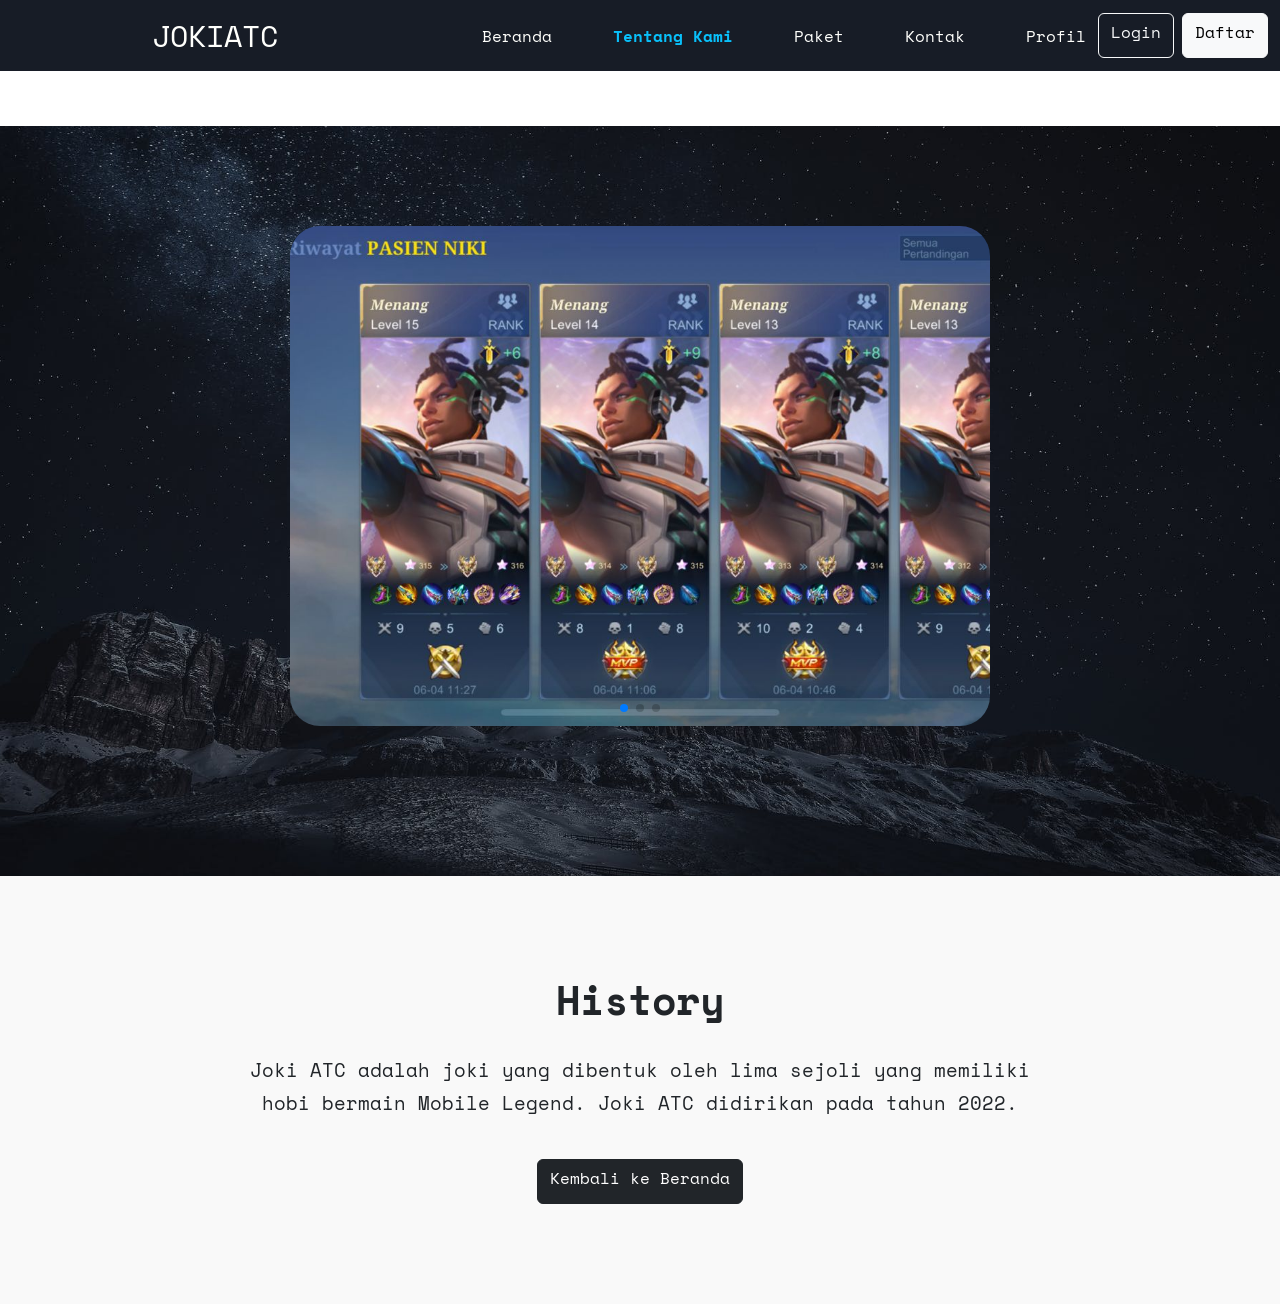
==== about.html @ 7539f798 "first commit" ====
<!DOCTYPE html>
<html lang="en">


<head>
    <!-- Required meta tags -->
    <meta charset="utf-8" />
    <meta name="viewport" content="width=device-width, initial-scale=1" />

    <!-- Favicon -->
    <link rel="icon" type="image/x-icon" href="./assets/img/WhatsApp Image 2021-12-19 at 10.38.48 PM.jpeg">

    <!-- Font -->
    <link href="https://fonts.googleapis.com/css2?family=Roboto+Condensed:wght@300;400;700&family=Space+Mono:wght@400;700&display=swap" rel="stylesheet" />

    <!-- Icon -->
    <link rel="stylesheet" href="https://cdn.jsdelivr.net/npm/bootstrap-icons@1.7.2/font/bootstrap-icons.css" />

    <!-- My CSS -->
    <link rel="stylesheet" href="./main.css" />

    <!-- Link Swiper's CSS -->
    <link rel="stylesheet" href="https://unpkg.com/swiper/swiper-bundle.min.css" />

    <!-- Bootstrap CSS -->
    <link href="https://cdn.jsdelivr.net/npm/bootstrap@5.1.3/dist/css/bootstrap.min.css" rel="stylesheet" integrity="sha384-1BmE4kWBq78iYhFldvKuhfTAU6auU8tT94WrHftjDbrCEXSU1oBoqyl2QvZ6jIW3" crossorigin="anonymous">

    <title>Joki ATC Website</title>

    <style>
        .halaman-atas {
            padding: 100px 20px;
            background-color: #f3f3f3;
            min-height: 400px;
            /* bisa diatur sesuai konten */
        }
        
        .testi {
            position: relative;
            padding: 100px 0;
            overflow: hidden;
            background-color: #fff;
        }
        
        .testi .mouse_move {
            position: absolute;
            top: 0;
            left: 0;
            width: 100%;
            display: flex;
            justify-content: center;
            gap: 20px;
            opacity: 0.08;
            pointer-events: none;
            z-index: 1;
        }
        
        .testi .mouse_move img {
            width: 300px;
            max-width: 100%;
            object-fit: contain;
        }
        
        .carousel-container {
            position: relative;
            max-width: 700px;
            margin: 0 auto;
            z-index: 2;
        }
        
        .swiper-slide img {
            width: 100%;
            height: 200px;
            object-fit: cover;
            border-radius: 30px;
        }
        
        .swiper-button-next,
        .swiper-button-prev {
            color: #000;
            top: 50%;
            transform: translateY(-50%);
        }
        
        .swiper-button-next {
            right: -40px;
        }
        
        .swiper-button-prev {
            left: -40px;
        }
        
        #myBtn {
            display: none;
            position: fixed;
            bottom: 20px;
            right: 30px;
            z-index: 999;
            font-size: 18px;
            border: none;
            outline: none;
            background-color: #555;
            color: white;
            cursor: pointer;
            padding: 15px;
            border-radius: 4px;
        }
        
        #myBtn:hover {
            background-color: #333;
        }
    </style>
</head>

<body>

    <button onclick="topFunction()" id="myBtn" title="Go to top">
      <i class="bi bi-hand-index-fill"></i>
    </button>

    <script>
        var mybutton = document.getElementById("myBtn");

        window.onscroll = function() {
            scrollFunction();
        };

        function scrollFunction() {
            if (
                document.body.scrollTop > 400 ||
                document.documentElement.scrollTop > 400
            ) {
                mybutton.style.display = "block";
            } else {
                mybutton.style.display = "none";
            }
        }

        function topFunction() {
            document.body.scrollTop = 0;
            document.documentElement.scrollTop = 0;
        }
    </script>

   <!-- Navbar -->
    <nav class="navbar navbar-expand-lg fixed-top">
      <div class="container-fluid">
        <a class="navbar-brand" href="#" onclick="topFunction">JokiATC</a>
        <button
          class="navbar-toggler"
          type="button"
          data-bs-toggle="collapse"
          data-bs-target="#navbarSupportedContent"
          aria-controls="navbarSupportedContent"
          aria-expanded="false"
          aria-label="Toggle navigation"
        >
          <span class="navbar-toggler-icon">
            <i class="bi bi-list"></i>
          </span>
        </button>
        <div class="collapse navbar-collapse" id="navbarSupportedContent">
          <ul class="navbar-nav me-auto mb-2 mb-lg-0">
            <li class="nav-item">
              <a class="nav-link" aria-current="page" href="index.html"
                >Beranda</a
              >
            </li>
            <li class="nav-item">
              <a class="nav-link active" aria-current="page" href="about.html">Tentang Kami</a>
            </li>
            <li class="nav-item">
              <a class="nav-link" href="paket.html">Paket</a>
            </li>
            <li class="nav-item">
              <a class="nav-link" href="#contact">Kontak</a>
            </li>
            <li class="nav-item">
              <a class="nav-link " href="profil.html">Profil</a>
            </li>
          </ul>

          <div class="d-flex">
            <a href="login.php" class="btn btn-outline-light me-2">Login</a>
            <a href="daftar.php" class="btn btn-light">Daftar</a>
          </div>
        </div>
      </div>
    </nav>
    <!-- Akhir Navbar -->

    <!-- Section dengan background + carousel -->
    <!-- Section Atas -->

    <section class="testi">
        <div class="carousel-container">
            <div class="swiper mySwiper">
                <div class="swiper-wrapper">
                    <div class="swiper-slide">
                        <img src="./img/carousel/history.jpg" alt="Image 1" />
                    </div>
                    <div class="swiper-slide">
                        <img src="./img/carousel/statistik.jpg" alt="Image 2" />
                    </div>
                    <div class="swiper-slide">
                        <img src="./img/carousel/favorit.jpg" alt="Image 3" />
                    </div>
                </div>
                <div class="swiper-button-next"></div>
                <div class="swiper-button-prev"></div>
                <div class="swiper-pagination"></div>
            </div>
        </div>
    </section>

    <!-- Scripts -->
    <script src="https://cdn.jsdelivr.net/npm/@popperjs/core@2.10.2/dist/umd/popper.min.js" crossorigin="anonymous"></script>
    <script src="https://cdn.jsdelivr.net/npm/bootstrap@5.1.3/dist/js/bootstrap.min.js" crossorigin="anonymous"></script>
    <script src="https://cdnjs.cloudflare.com/ajax/libs/jquery/3.6.0/jquery.min.js" crossorigin="anonymous"></script>
    <script src="https://unpkg.com/swiper/swiper-bundle.min.js"></script>

    <script>
        var swiper = new Swiper(".mySwiper", {
            slidesPerView: 1,
            spaceBetween: 30,
            autoplay: {
                delay: 2800,
                disableOnInteraction: false,
            },
            loop: true,
            pagination: {
                el: ".swiper-pagination",
                clickable: true,
            },
            navigation: {
                nextEl: ".swiper-button-next",
                prevEl: ".swiper-button-prev",
            },
        });
    </script>
</body>


<head>
    <meta charset="UTF-8" />
    <meta name="viewport" content="width=device-width, initial-scale=1.0" />
    <title>Deskripsi Joki ATC</title>

    <!-- Font & Bootstrap -->
    <link href="https://fonts.googleapis.com/css2?family=Roboto+Condensed:wght@300;400;700&family=Space+Mono:wght@400;700&display=swap" rel="stylesheet" />
    <link href="https://cdn.jsdelivr.net/npm/bootstrap@5.1.3/dist/css/bootstrap.min.css" rel="stylesheet" />

    <!-- Custom CSS -->
    <link rel="stylesheet" href="./main.css" />

    <style>
        body {
            font-family: 'Roboto Condensed', sans-serif;
        }
        
        .halaman-bawah {
            padding: 100px 20px;
            background-color: #ffffff;
            min-height: 400px;
        }
        
        .desc-section {
            padding: 100px 20px;
            background-color: #f9f9f9;
            text-align: center;
        }
        
        .desc-section h1 {
            font-weight: 700;
            margin-bottom: 30px;
        }
        
        .desc-section p {
            max-width: 800px;
            margin: 0 auto;
            font-size: 1.2rem;
            line-height: 1.7;
        }
        
        .back-btn {
            margin-top: 40px;
        }
    </style>
</head>

<body>
    <!-- Deskripsi -->
    <section class="desc-section">
        <h1>History</h1>
        <p>
            Joki ATC adalah joki yang dibentuk oleh lima sejoli yang memiliki hobi bermain Mobile Legend. Joki ATC didirikan pada tahun 2022.
        </p>

        <div class="back-btn">
            <a href="index.html" class="btn btn-dark">Kembali ke Beranda</a>
        </div>
    </section>

    <!-- Bootstrap JS -->
    <script src="https://cdn.jsdelivr.net/npm/bootstrap@5.1.3/dist/js/bootstrap.bundle.min.js"></script>
</body>



</html>
---- main.css ----
* {
  margin: 0;
  padding: 0;
  box-sizing: border-box;
}

html {
  overflow-x: hidden;
  scroll-behavior: smooth;
}

/* Scrollbar */

/* width */
::-webkit-scrollbar {
  width: 10px;
}

/* Track */
::-webkit-scrollbar-track {
  background: #f1f1f1; 
}
 
/* Handle */
::-webkit-scrollbar-thumb {
  background: #6D8A96; 
}

/* Handle on hover */
::-webkit-scrollbar-thumb:hover {
  background: #5D707F; 
}

/* Akhir Scrollbar */

:root {
  --background-color: #ffffff;
  --navbar-font: "Lato", sans-serif;
  --heading-font: "Space Mono", monospace;
  --sub-heading-font: "Martel Sans", sans-serif;
}

body {
  background-color: var(--background-color) !important;
  font-family: var(--heading-font) !important;
}

/* Back to top */

#myBtn {
  display: none;
  position: fixed;
  bottom: 20px;
  right: 30px;
  z-index: 99;
  font-size: 18px;
  border: none;
  outline: none;
  background-color: #003554;
  color: white;
  cursor: pointer;
  padding: 15px;
  border-radius: 4px;
}

#myBtn:hover {
  background-color: #0582ca;
}

.bi-hand-index-fill {
  color: #fffffc;
}

/* Akhir */

/* Navbar */

.navbar {
  position: relative;
  width: 100%;
}

.navbar-expand-lg {
  background-color: #171C26;
}

.navbar-brand {
  position: relative;
  font-size: 30px !important;
  color: #fffffc;
  left: 140px;
  text-transform: uppercase;
}

.navbar-brand:hover {
  color: #0582ca;
}

.navbar-nav {
  position: relative;
  left: 320px;
  color: #fffffc;
}

.nav-item {
  margin-right: 45px;
}

.nav-link {
  color: #fffffc !important;
}

.nav-link:hover {
  color: #09C0FA !important ;
}

.active {
  color: #09C0FA !important;
  font-weight: bold;
}

@media only screen and (max-width: 500px) {
  .navbar-brand {
    position: relative;
    left: 5%;
    font-size: 22px !important;
  }
  .bi-list {
    position: relative;
    top: 5px;
    color: #fafafa !important;
  }
  .navbar .navbar-toggler:focus {
    color: #0582ca;
  }
  .nav-item {
    position: relative;
    text-align: center;
    top: 5px;
    right: 270px;
  }
}

/* AKhir Navbar */

/* Hero */

.mouse_move {
  position: absolute;
  width: 100%;
  height: 100vh;
  overflow: hidden;
  display: flex;
  justify-content: center;
  align-items: center;
  z-index: 1;
}

.mouse_move img {
  position: absolute;
  opacity: 0.8;
}

.display-5 {
  font-family: var(--heading-font) !important;
  font-size: 38px !important;
}

.hero-sub-heading {
  position: relative;
  top: 10px;
  width: 500px;
  font-family: var(--sub-heading-font) !important;
  font-weight: 500 !important;
}

#img1 {
  top: 80px;
  left: 0px;
  height: 100px;
  width: 100px;
}

#img2 {
  top: 10px;
  right: 80px;
  height: 100px;
  width: 100px;
}

#img3 {
  top: 400px;
  left: 1100px;
  width: 100px;
  height: 100px;
}

#img4 {
  top: 30px;
  left: 550px;
  width: 100px;
  height: 100px;
}

#img5 {
  top: 430px;
  left: 350px;
  width: 100px;
  height: 100px;
}

.logo-img {
  border-radius: 30px;
}

.btn-primary {
  width: 150px;
  height: 40px;
  position: relative;
  top: 20px;
  z-index: 2 !important;
  border-radius: 5px !important;
  font-size: 14px !important;
  padding-top: 8px !important;
  background-color: #FFB647 !important;
  border-color: #FFB647 !important;
  color: #171C26 !important;
  font-weight: 600 !important;
}

.btn-primary:hover {
  border-color: #bd7e20 !important;
  background-color: #bd7e20 !important;
  color: #f2f4f3 !important;
}

@media only screen and (max-width: 500px) {
  body {
    overflow-x: hidden !important;
  }
  .btn-outline-success {
    position: relative;
    top: -5px;
    left: 110px;
  }
  .mouse_move {
    display: none !important;
  }
  .logo-img {
    position: relative;
    left: 30px;
  }
  .display-5 {
    font-family: var(--heading-font) !important;
    font-size: 24px !important;
    text-align: center;
  }
  .hero-sub-heading {
    position: relative;
    top: 10px;
    width: 320px;
    font-size: 16px;
    text-align: center;
    font-family: var(--sub-heading-font) !important;
    font-weight: 500 !important;
  }
  .btn-primary {
    width: 150px;
    height: 40px;
    position: relative;
    top: 20px;
    left: 26%;
    z-index: 2 !important;
    border-radius: 5px !important;
    font-size: 14px !important;
    padding-top: 8px !important;
    background-color: #FFB647 !important;
    border-color: #FFB647 !important;
    color: #171C26 !important;
    font-weight: 600 !important;
  }
}

.service {
  background-image: url(./img/bg/photo-1550684376-efcbd6e3f031.jpg);
  background-attachment: fixed;
  background-position: center;
  background-repeat: no-repeat;
  background-size: cover;
}

.pb-2 {
  text-transform: uppercase;
  text-align: center;
  color: #fffffc;
  border-color: #006494 !important;
  border-bottom: 2px dashed #006494;
}

.service-text {
  color: #fffffc;
}

.service-text h2 {
  position: relative;
  top: 2px;
  font-size: 30px !important;
  font-weight: 600;
}

.service-text p {
  position: relative;
  top: 5px;
  width: 255px;
  font-weight: 200 !important;
}

.bi-clock {
  position: relative;
  top: -2px;
  right: 9px;
  color: #00a6fb;
  font-size: 30px;
}

.bi-shield-check {
  position: relative;
  top: -2px;
  right: 9px;
  color: #00a6fb;
  font-size: 30px;
}

.bi-shield-lock {
  position: relative;
  top: -2px;
  right: 9px;
  color: #00a6fb;
  font-size: 30px;
}

.bi-emoji-laughing {
  position: relative;
  top: -2px;
  right: 9px;
  color: #00a6fb;
  font-size: 30px;
}

.bi-graph-up-arrow {
  position: relative;
  top: -2px;
  right: 9px;
  color: #00a6fb;
  font-size: 30px;
}

.bi-person-check {
  position: relative;
  top: -2px;
  right: 9px;
  color: #00a6fb;
  font-size: 30px;
}

@media only screen and (max-width: 500px) {
  .service-card {
    position: relative;
    left: 5%;
  }
  .service-text {
    text-align: start;
  }
}

/* Akhir Service */

/* Harga */

.pb-3 {
  text-transform: uppercase;
  text-align: center;
  color: #171C26;
  border-color: #006494 !important;
  border-bottom: 2px dashed #006494 !important;
}


.mobile-legend-logo {
  width: 150px;
  filter: grayscale(100%);
}

.mobile-legend-logo:hover {
  filter: grayscale(0%);
}

.card-2 {
  background: #780206; /* fallback for old browsers */
  background: -webkit-linear-gradient(
    to right,
    #061161,
    #780206
  ); /* Chrome 10-25, Safari 5.1-6 */
  background: linear-gradient(
    to right,
    #061161,
    #780206
  ); /* W3C, IE 10+/ Edge, Firefox 16+, Chrome 26+, Opera 12+, Safari 7+ */

  border-color: #fffffc !important;
  color: #fffffc !important;
}

.card-2:hover {
  transform: translateY(-10px) !important;
  transition: 0.5s;
}


.pricing-header {
  max-width: 700px;
}

.btn-outline-primary {
  width: 300px !important;
  height: 45px !important;
  padding-top: 15px !important;
  margin-top: 30px !important;
  margin-left: 512px;
  color: #171C26 !important;
  border-color: #171C26 !important;
  font-weight: 550 !important;
}

.btn-outline-primary:hover {
  border-color: #FFB647 !important;
  background-color: #FFB647 !important;
  color: #171C26 !important;
}

@media only screen and (max-width: 500px) { 
  .cards {
    position: relative;
    left: -8%;
  }
  .btn-outline-primary {
    position: relative;
    left: -105%;
  }
}

.btn {
  min-height: 45px;
  font-weight: 400;
}

.testi {
  width: 100%;
  height: 750px;
  margin-top: 55px;
  background-image: url(./img/bg/pexels-photo-2098428.jpeg);
  background-attachment: fixed;
  background-position: center;
  background-repeat: no-repeat;
  background-size: cover;
}

.testi-heading {
  color: #fffffc !important;
}

#img6 {
  top: 200px;
  left: 1350px;
  width: 200px;
  height: 200px;
}

#img7 {
  top: 490px;
  left: -50px;
  width: 300px;
  height: 200px;
}

#img8 {
  top: 40px;
  left: 450px;
  width: 300px;
  height: 200px;
}

.swiper {
  width: 100%;
  height: 500px;
}

.swiper-slide {
  text-align: center;
  font-size: 18px;
  background: transparent;
  cursor: grab;
  display: -webkit-box;
  display: -ms-flexbox;
  display: -webkit-flex;
  display: flex;
  -webkit-box-pack: center;
  -ms-flex-pack: center;
  -webkit-justify-content: center;
  justify-content: center;
  -webkit-box-align: center;
  -ms-flex-align: center;
  -webkit-align-items: center;
  align-items: center;
}

.swiper-slide:active {
  cursor: grabbing !important;
}

.swiper-slide img {
  display: block;
  width: 100%;
  height: 100%;
  object-fit: cover;
}

.swiper {
  margin-left: auto;
  margin-right: auto;
}

.swiper-button-next {
  position: relative;
  right: 50px !important;
  color: #006494 !important;
}

.swiper-button-next:hover {
  color: #003554 !important;
  transition: 0.5s;
}

.swiper-button-prev {
  position: relative;
  left: 50px !important;
  color: #006494 !important;
}

.swiper-button-prev:hover {
  color: #003554 !important;
  transition: 0.5s;
}

.card {
  left: 58px;
}

.card-img-top {
  height: 400px !important;
}

.card-title {
  margin-top: 12px;
}

@media only screen and (max-width: 500px) { 
  .testi-cards {
    position: relative;
    width: 33vh !important;
  }
  .card-img-top {
    position: relative;
    height: 65vh !important;
  }
}

/* Akhir Testimonials */

/* Contact */

.contact-logo {
  height: 70px;
  border-radius: 100%;
}

/* Akhir Contact */

/* Footer */

.author {
 text-decoration: none;
}

.author:hover {
  color: #000000;
}

.img-thumbnail-1 {
  position: relative;
  width: 55px;
  height: 30px;
}
.img-thumbnail-2 {
  position: relative;
  width: 55px;
  margin-left: 10px;
}
.img-thumbnail-3 {
  position: relative;
  top: -3px;
  width: 75px;
  margin-left: 5px;
}
.img-thumbnail-4 {
  position: relative;
  top: 1px;
  width: 85px;
  border: none;
}
.img-thumbnail-5 {
  position: relative;
  width: 60px;
  border: none;
}

/* Akhir Footer */

/* About */

/* Akhir About */
---- main.css ----
* {
  margin: 0;
  padding: 0;
  box-sizing: border-box;
}

html {
  overflow-x: hidden;
  scroll-behavior: smooth;
}

/* Scrollbar */

/* width */
::-webkit-scrollbar {
  width: 10px;
}

/* Track */
::-webkit-scrollbar-track {
  background: #f1f1f1; 
}
 
/* Handle */
::-webkit-scrollbar-thumb {
  background: #6D8A96; 
}

/* Handle on hover */
::-webkit-scrollbar-thumb:hover {
  background: #5D707F; 
}

/* Akhir Scrollbar */

:root {
  --background-color: #ffffff;
  --navbar-font: "Lato", sans-serif;
  --heading-font: "Space Mono", monospace;
  --sub-heading-font: "Martel Sans", sans-serif;
}

body {
  background-color: var(--background-color) !important;
  font-family: var(--heading-font) !important;
}

/* Back to top */

#myBtn {
  display: none;
  position: fixed;
  bottom: 20px;
  right: 30px;
  z-index: 99;
  font-size: 18px;
  border: none;
  outline: none;
  background-color: #003554;
  color: white;
  cursor: pointer;
  padding: 15px;
  border-radius: 4px;
}

#myBtn:hover {
  background-color: #0582ca;
}

.bi-hand-index-fill {
  color: #fffffc;
}

/* Akhir */

/* Navbar */

.navbar {
  position: relative;
  width: 100%;
}

.navbar-expand-lg {
  background-color: #171C26;
}

.navbar-brand {
  position: relative;
  font-size: 30px !important;
  color: #fffffc;
  left: 140px;
  text-transform: uppercase;
}

.navbar-brand:hover {
  color: #0582ca;
}

.navbar-nav {
  position: relative;
  left: 320px;
  color: #fffffc;
}

.nav-item {
  margin-right: 45px;
}

.nav-link {
  color: #fffffc !important;
}

.nav-link:hover {
  color: #09C0FA !important ;
}

.active {
  color: #09C0FA !important;
  font-weight: bold;
}

@media only screen and (max-width: 500px) {
  .navbar-brand {
    position: relative;
    left: 5%;
    font-size: 22px !important;
  }
  .bi-list {
    position: relative;
    top: 5px;
    color: #fafafa !important;
  }
  .navbar .navbar-toggler:focus {
    color: #0582ca;
  }
  .nav-item {
    position: relative;
    text-align: center;
    top: 5px;
    right: 270px;
  }
}

/* AKhir Navbar */

/* Hero */

.mouse_move {
  position: absolute;
  width: 100%;
  height: 100vh;
  overflow: hidden;
  display: flex;
  justify-content: center;
  align-items: center;
  z-index: 1;
}

.mouse_move img {
  position: absolute;
  opacity: 0.8;
}

.display-5 {
  font-family: var(--heading-font) !important;
  font-size: 38px !important;
}

.hero-sub-heading {
  position: relative;
  top: 10px;
  width: 500px;
  font-family: var(--sub-heading-font) !important;
  font-weight: 500 !important;
}

#img1 {
  top: 80px;
  left: 0px;
  height: 100px;
  width: 100px;
}

#img2 {
  top: 10px;
  right: 80px;
  height: 100px;
  width: 100px;
}

#img3 {
  top: 400px;
  left: 1100px;
  width: 100px;
  height: 100px;
}

#img4 {
  top: 30px;
  left: 550px;
  width: 100px;
  height: 100px;
}

#img5 {
  top: 430px;
  left: 350px;
  width: 100px;
  height: 100px;
}

.logo-img {
  border-radius: 30px;
}

.btn-primary {
  width: 150px;
  height: 40px;
  position: relative;
  top: 20px;
  z-index: 2 !important;
  border-radius: 5px !important;
  font-size: 14px !important;
  padding-top: 8px !important;
  background-color: #FFB647 !important;
  border-color: #FFB647 !important;
  color: #171C26 !important;
  font-weight: 600 !important;
}

.btn-primary:hover {
  border-color: #bd7e20 !important;
  background-color: #bd7e20 !important;
  color: #f2f4f3 !important;
}

@media only screen and (max-width: 500px) {
  body {
    overflow-x: hidden !important;
  }
  .btn-outline-success {
    position: relative;
    top: -5px;
    left: 110px;
  }
  .mouse_move {
    display: none !important;
  }
  .logo-img {
    position: relative;
    left: 30px;
  }
  .display-5 {
    font-family: var(--heading-font) !important;
    font-size: 24px !important;
    text-align: center;
  }
  .hero-sub-heading {
    position: relative;
    top: 10px;
    width: 320px;
    font-size: 16px;
    text-align: center;
    font-family: var(--sub-heading-font) !important;
    font-weight: 500 !important;
  }
  .btn-primary {
    width: 150px;
    height: 40px;
    position: relative;
    top: 20px;
    left: 26%;
    z-index: 2 !important;
    border-radius: 5px !important;
    font-size: 14px !important;
    padding-top: 8px !important;
    background-color: #FFB647 !important;
    border-color: #FFB647 !important;
    color: #171C26 !important;
    font-weight: 600 !important;
  }
}

.service {
  background-image: url(./img/bg/photo-1550684376-efcbd6e3f031.jpg);
  background-attachment: fixed;
  background-position: center;
  background-repeat: no-repeat;
  background-size: cover;
}

.pb-2 {
  text-transform: uppercase;
  text-align: center;
  color: #fffffc;
  border-color: #006494 !important;
  border-bottom: 2px dashed #006494;
}

.service-text {
  color: #fffffc;
}

.service-text h2 {
  position: relative;
  top: 2px;
  font-size: 30px !important;
  font-weight: 600;
}

.service-text p {
  position: relative;
  top: 5px;
  width: 255px;
  font-weight: 200 !important;
}

.bi-clock {
  position: relative;
  top: -2px;
  right: 9px;
  color: #00a6fb;
  font-size: 30px;
}

.bi-shield-check {
  position: relative;
  top: -2px;
  right: 9px;
  color: #00a6fb;
  font-size: 30px;
}

.bi-shield-lock {
  position: relative;
  top: -2px;
  right: 9px;
  color: #00a6fb;
  font-size: 30px;
}

.bi-emoji-laughing {
  position: relative;
  top: -2px;
  right: 9px;
  color: #00a6fb;
  font-size: 30px;
}

.bi-graph-up-arrow {
  position: relative;
  top: -2px;
  right: 9px;
  color: #00a6fb;
  font-size: 30px;
}

.bi-person-check {
  position: relative;
  top: -2px;
  right: 9px;
  color: #00a6fb;
  font-size: 30px;
}

@media only screen and (max-width: 500px) {
  .service-card {
    position: relative;
    left: 5%;
  }
  .service-text {
    text-align: start;
  }
}

/* Akhir Service */

/* Harga */

.pb-3 {
  text-transform: uppercase;
  text-align: center;
  color: #171C26;
  border-color: #006494 !important;
  border-bottom: 2px dashed #006494 !important;
}


.mobile-legend-logo {
  width: 150px;
  filter: grayscale(100%);
}

.mobile-legend-logo:hover {
  filter: grayscale(0%);
}

.card-2 {
  background: #780206; /* fallback for old browsers */
  background: -webkit-linear-gradient(
    to right,
    #061161,
    #780206
  ); /* Chrome 10-25, Safari 5.1-6 */
  background: linear-gradient(
    to right,
    #061161,
    #780206
  ); /* W3C, IE 10+/ Edge, Firefox 16+, Chrome 26+, Opera 12+, Safari 7+ */

  border-color: #fffffc !important;
  color: #fffffc !important;
}

.card-2:hover {
  transform: translateY(-10px) !important;
  transition: 0.5s;
}


.pricing-header {
  max-width: 700px;
}

.btn-outline-primary {
  width: 300px !important;
  height: 45px !important;
  padding-top: 15px !important;
  margin-top: 30px !important;
  margin-left: 512px;
  color: #171C26 !important;
  border-color: #171C26 !important;
  font-weight: 550 !important;
}

.btn-outline-primary:hover {
  border-color: #FFB647 !important;
  background-color: #FFB647 !important;
  color: #171C26 !important;
}

@media only screen and (max-width: 500px) { 
  .cards {
    position: relative;
    left: -8%;
  }
  .btn-outline-primary {
    position: relative;
    left: -105%;
  }
}

.btn {
  min-height: 45px;
  font-weight: 400;
}

.testi {
  width: 100%;
  height: 750px;
  margin-top: 55px;
  background-image: url(./img/bg/pexels-photo-2098428.jpeg);
  background-attachment: fixed;
  background-position: center;
  background-repeat: no-repeat;
  background-size: cover;
}

.testi-heading {
  color: #fffffc !important;
}

#img6 {
  top: 200px;
  left: 1350px;
  width: 200px;
  height: 200px;
}

#img7 {
  top: 490px;
  left: -50px;
  width: 300px;
  height: 200px;
}

#img8 {
  top: 40px;
  left: 450px;
  width: 300px;
  height: 200px;
}

.swiper {
  width: 100%;
  height: 500px;
}

.swiper-slide {
  text-align: center;
  font-size: 18px;
  background: transparent;
  cursor: grab;
  display: -webkit-box;
  display: -ms-flexbox;
  display: -webkit-flex;
  display: flex;
  -webkit-box-pack: center;
  -ms-flex-pack: center;
  -webkit-justify-content: center;
  justify-content: center;
  -webkit-box-align: center;
  -ms-flex-align: center;
  -webkit-align-items: center;
  align-items: center;
}

.swiper-slide:active {
  cursor: grabbing !important;
}

.swiper-slide img {
  display: block;
  width: 100%;
  height: 100%;
  object-fit: cover;
}

.swiper {
  margin-left: auto;
  margin-right: auto;
}

.swiper-button-next {
  position: relative;
  right: 50px !important;
  color: #006494 !important;
}

.swiper-button-next:hover {
  color: #003554 !important;
  transition: 0.5s;
}

.swiper-button-prev {
  position: relative;
  left: 50px !important;
  color: #006494 !important;
}

.swiper-button-prev:hover {
  color: #003554 !important;
  transition: 0.5s;
}

.card {
  left: 58px;
}

.card-img-top {
  height: 400px !important;
}

.card-title {
  margin-top: 12px;
}

@media only screen and (max-width: 500px) { 
  .testi-cards {
    position: relative;
    width: 33vh !important;
  }
  .card-img-top {
    position: relative;
    height: 65vh !important;
  }
}

/* Akhir Testimonials */

/* Contact */

.contact-logo {
  height: 70px;
  border-radius: 100%;
}

/* Akhir Contact */

/* Footer */

.author {
 text-decoration: none;
}

.author:hover {
  color: #000000;
}

.img-thumbnail-1 {
  position: relative;
  width: 55px;
  height: 30px;
}
.img-thumbnail-2 {
  position: relative;
  width: 55px;
  margin-left: 10px;
}
.img-thumbnail-3 {
  position: relative;
  top: -3px;
  width: 75px;
  margin-left: 5px;
}
.img-thumbnail-4 {
  position: relative;
  top: 1px;
  width: 85px;
  border: none;
}
.img-thumbnail-5 {
  position: relative;
  width: 60px;
  border: none;
}

/* Akhir Footer */

/* About */

/* Akhir About */
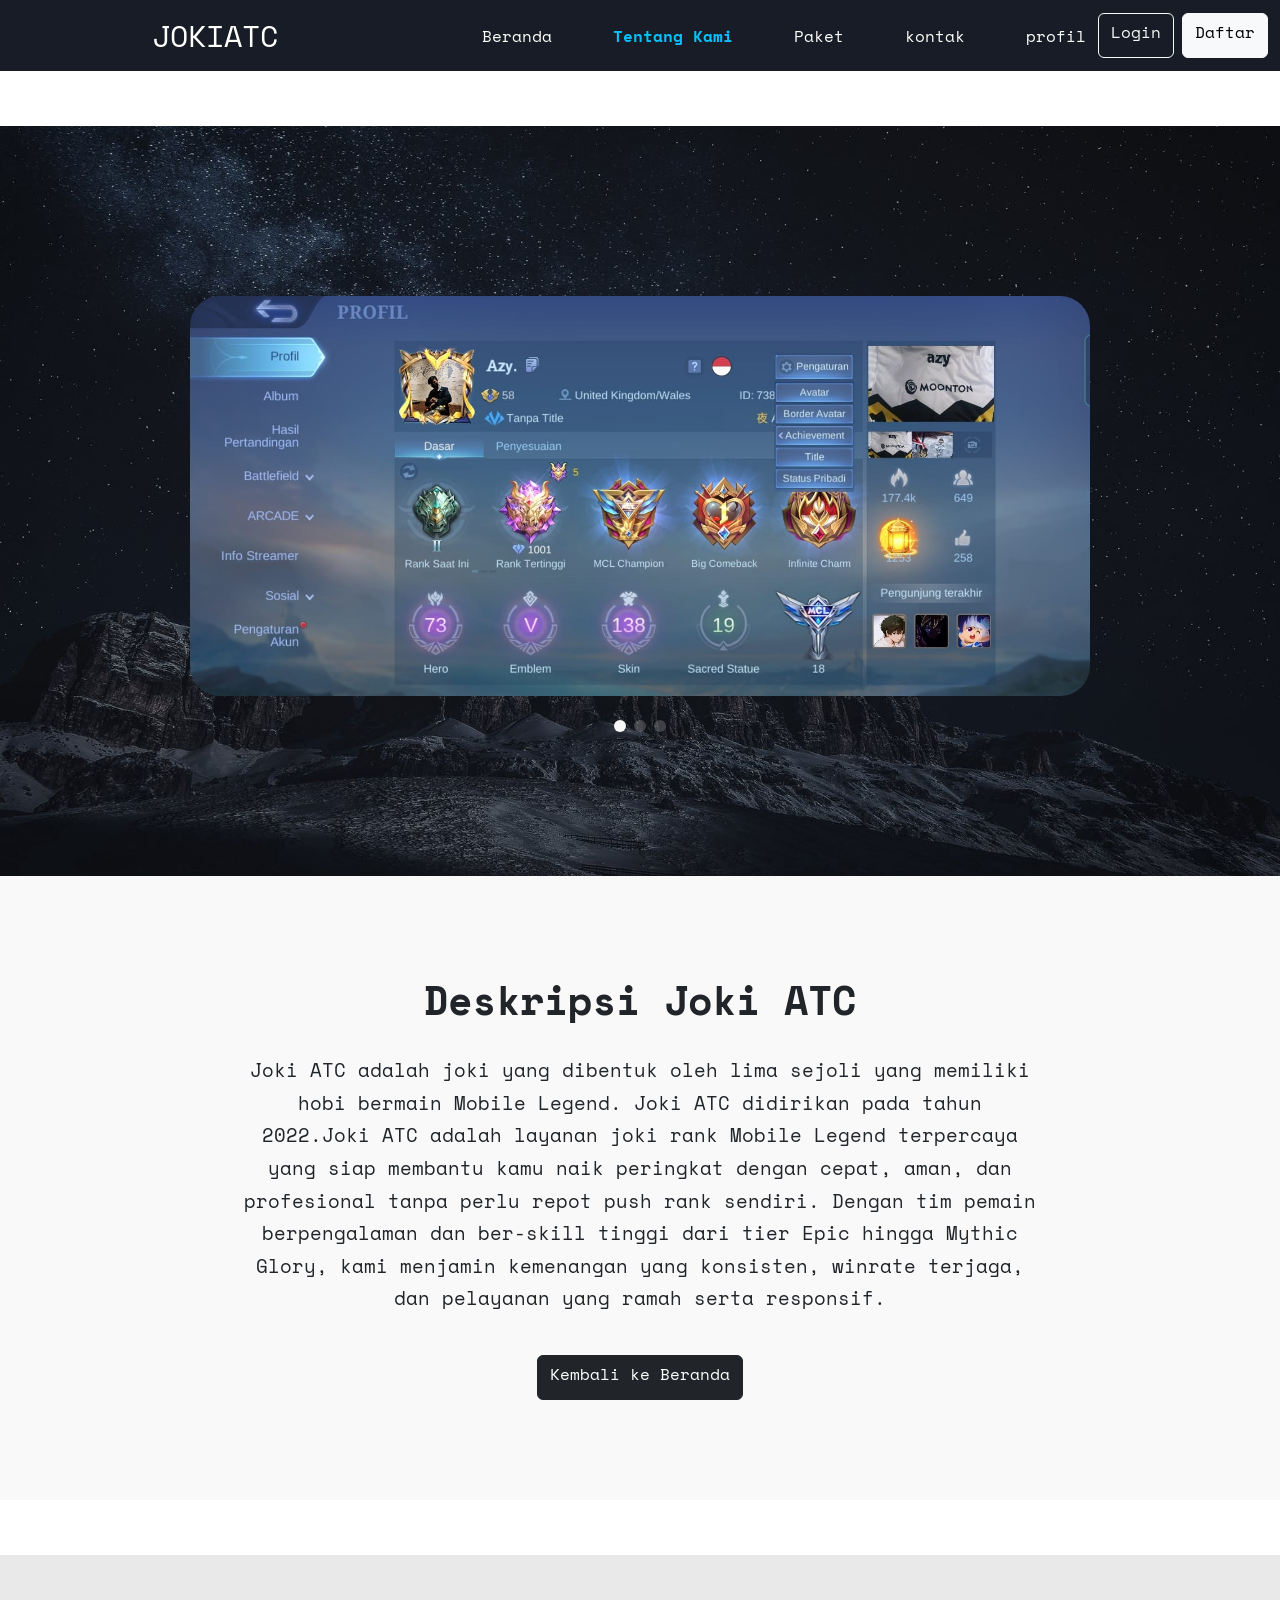
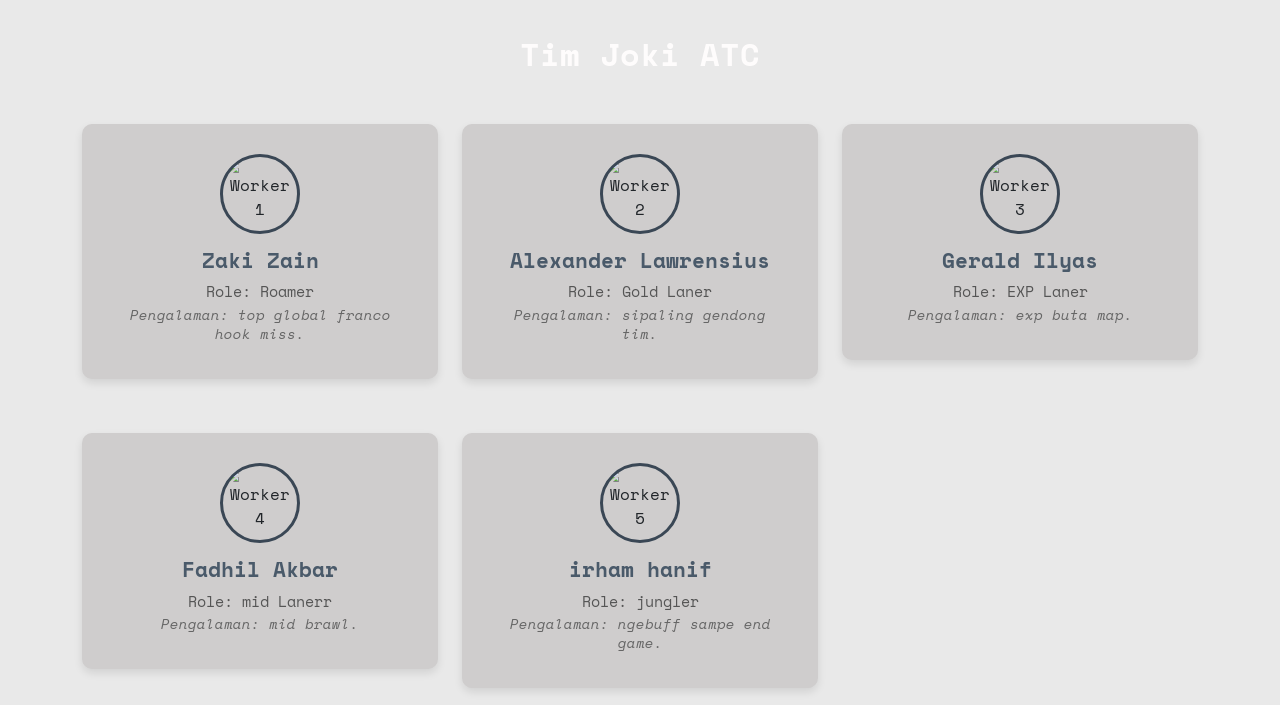
==== commit 7c99049d: "first commit" ====
--- a/about.html
+++ b/about.html
@@ -13,11 +13,6 @@
     <!-- Font -->
     <link href="https://fonts.googleapis.com/css2?family=Roboto+Condensed:wght@300;400;700&family=Space+Mono:wght@400;700&display=swap" rel="stylesheet" />
 
-    <!-- Icon -->
-    <link rel="stylesheet" href="https://cdn.jsdelivr.net/npm/bootstrap-icons@1.7.2/font/bootstrap-icons.css" />
-
-    <!-- My CSS -->
-    <link rel="stylesheet" href="./main.css" />
 
     <!-- Link Swiper's CSS -->
     <link rel="stylesheet" href="https://unpkg.com/swiper/swiper-bundle.min.css" />
@@ -26,6 +21,16 @@
     <link href="https://cdn.jsdelivr.net/npm/bootstrap@5.1.3/dist/css/bootstrap.min.css" rel="stylesheet" integrity="sha384-1BmE4kWBq78iYhFldvKuhfTAU6auU8tT94WrHftjDbrCEXSU1oBoqyl2QvZ6jIW3" crossorigin="anonymous">
 
     <title>Joki ATC Website</title>
+
+
+
+
+    <!-- Font & Bootstrap -->
+    <link href="https://fonts.googleapis.com/css2?family=Roboto+Condensed:wght@300;400;700&family=Space+Mono:wght@400;700&display=swap" rel="stylesheet" />
+    <link href="https://cdn.jsdelivr.net/npm/bootstrap@5.1.3/dist/css/bootstrap.min.css" rel="stylesheet" />
+
+    <!-- Custom CSS -->
+    <link rel="stylesheet" href="./main.css" />
 
     <style>
         .halaman-atas {
@@ -55,68 +60,143 @@
             z-index: 1;
         }
         
-        .testi .mouse_move img {
-            width: 300px;
-            max-width: 100%;
-            object-fit: contain;
+        .testi {
+            position: relative;
+            padding: 120px 0;
+            /* sebelumnya 100px */
+            overflow: hidden;
+            background-color: #fff;
         }
         
         .carousel-container {
             position: relative;
-            max-width: 700px;
+            max-width: 900px;
             margin: 0 auto;
             z-index: 2;
         }
         
         .swiper-slide img {
             width: 100%;
-            height: 200px;
+            height: 400px;
             object-fit: cover;
             border-radius: 30px;
         }
         
         .swiper-button-next,
         .swiper-button-prev {
-            color: #000;
-            top: 50%;
-            transform: translateY(-50%);
-        }
-        
-        .swiper-button-next {
-            right: -40px;
-        }
-        
-        .swiper-button-prev {
-            left: -40px;
-        }
-        
-        #myBtn {
-            display: none;
-            position: fixed;
-            bottom: 20px;
-            right: 30px;
-            z-index: 999;
-            font-size: 18px;
-            border: none;
-            outline: none;
-            background-color: #555;
-            color: white;
-            cursor: pointer;
-            padding: 15px;
-            border-radius: 4px;
+            font-size: 24px;
+            color: #fffefe;
+        }
+        
+        .swiper-pagination-bullet {
+            width: 12px;
+            height: 12px;
+            background: #f8f7f7;
         }
         
         #myBtn:hover {
             background-color: #333;
         }
+        
+        body {
+            font-family: 'Roboto Condensed', sans-serif;
+        }
+        
+        .halaman-bawah {
+            padding: 100px 20px;
+            background-color: #ffffff;
+            min-height: 400px;
+        }
+        
+        .desc-section {
+            padding: 100px 20px;
+            background-color: #f9f9f9;
+            text-align: center;
+        }
+        
+        .desc-section h1 {
+            font-weight: 700;
+            margin-bottom: 30px;
+        }
+        
+        .desc-section p {
+            max-width: 800px;
+            margin: 0 auto;
+            font-size: 1.2rem;
+            line-height: 1.7;
+        }
+        
+        .back-btn {
+            margin-top: 40px;
+        }
+        
+        .worker-section {
+            padding: 80px 20px;
+            background-color: #e9e9e9;
+            text-align: center;
+        }
+        
+        .worker-section h2 {
+            font-weight: 700;
+            margin-bottom: 50px;
+            color: #fefcfc;
+        }
+        
+        .worker-card {
+            background-color: #cfcdcd;
+            border-radius: 10px;
+            padding: 30px;
+            box-shadow: 0 4px 8px rgba(0, 0, 0, 0.1);
+            margin-bottom: 30px;
+            transition: transform 0.3s ease;
+            display: flex;
+            flex-direction: column;
+            align-items: center;
+        }
+        
+        .worker-card:hover {
+            transform: translateY(-10px);
+        }
+        
+        .worker-card img {
+            width: 80px;
+            height: 80px;
+            border-radius: 50%;
+            object-fit: cover;
+            margin-bottom: 15px;
+            border: 3px solid #3a4755;
+        }
+        
+        .worker-card h3 {
+            font-weight: 600;
+            color: #4a5a6a;
+            margin-bottom: 8px;
+            font-size: 1.3rem;
+        }
+        
+        .worker-card p {
+            font-size: 0.95rem;
+            color: #666;
+            line-height: 1.4;
+            margin-bottom: 5px;
+        }
+        
+        .worker-card .role {
+            font-weight: 500;
+            color: #555;
+            margin-bottom: 3px;
+        }
+        
+        .worker-card .pengalaman {
+            font-style: italic;
+            font-size: 0.85rem;
+        }
     </style>
 </head>
 
 <body>
 
-    <button onclick="topFunction()" id="myBtn" title="Go to top">
-      <i class="bi bi-hand-index-fill"></i>
-    </button>
+
 
     <script>
         var mybutton = document.getElementById("myBtn");
@@ -142,52 +222,40 @@
         }
     </script>
 
-   <!-- Navbar -->
-    <nav class="navbar navbar-expand-lg fixed-top">
-      <div class="container-fluid">
-        <a class="navbar-brand" href="#" onclick="topFunction">JokiATC</a>
-        <button
-          class="navbar-toggler"
-          type="button"
-          data-bs-toggle="collapse"
-          data-bs-target="#navbarSupportedContent"
-          aria-controls="navbarSupportedContent"
-          aria-expanded="false"
-          aria-label="Toggle navigation"
-        >
+    <!-- Navbar -->
+    <nav class="navbar navbar-expand-lg">
+        <div class="container-fluid">
+            <a class="navbar-brand" href="index.html">JokiATC</a>
+            <button class="navbar-toggler" type="button" data-bs-toggle="collapse" data-bs-target="#navbarSupportedContent" aria-controls="navbarSupportedContent" aria-expanded="false" aria-label="Toggle navigation">
           <span class="navbar-toggler-icon">
             <i class="bi bi-list"></i>
           </span>
         </button>
-        <div class="collapse navbar-collapse" id="navbarSupportedContent">
-          <ul class="navbar-nav me-auto mb-2 mb-lg-0">
-            <li class="nav-item">
-              <a class="nav-link" aria-current="page" href="index.html"
-                >Beranda</a
-              >
-            </li>
-            <li class="nav-item">
-              <a class="nav-link active" aria-current="page" href="about.html">Tentang Kami</a>
-            </li>
-            <li class="nav-item">
-              <a class="nav-link" href="paket.html">Paket</a>
-            </li>
-            <li class="nav-item">
-              <a class="nav-link" href="#contact">Kontak</a>
-            </li>
-            <li class="nav-item">
-              <a class="nav-link " href="profil.html">Profil</a>
-            </li>
-          </ul>
-
-          <div class="d-flex">
-            <a href="login.php" class="btn btn-outline-light me-2">Login</a>
-            <a href="daftar.php" class="btn btn-light">Daftar</a>
-          </div>
+            <div class="collapse navbar-collapse" id="navbarSupportedContent">
+                <ul class="navbar-nav me-auto mb-2 mb-lg-0">
+                    <li class="nav-item">
+                        <a class="nav-link" aria-current="page" href="index.html">Beranda</a>
+                    </li>
+                    <li class="nav-item">
+                        <a class="nav-link active" href="about.html">Tentang Kami</a>
+                    </li>
+                    <li class="nav-item">
+                        <a class="nav-link" href="paket.html">Paket</a>
+                    </li>
+                    <li class="nav-item">
+                        <a class="nav-link" href="index.html#contact">kontak</a>
+                    </li>
+                    <li class="nav-item">
+                        <a class="nav-link" href="profil.html#profil">profil</a>
+                    </li>
+                </ul>
+                <div class="d-flex">
+                    <a href="login.php" class="btn btn-outline-light me-2">Login</a>
+                    <a href="daftar.php" class="btn btn-light">Daftar</a>
+                </div>
+            </div>
         </div>
-      </div>
     </nav>
-    <!-- Akhir Navbar -->
 
     <!-- Section dengan background + carousel -->
     <!-- Section Atas -->
@@ -197,13 +265,13 @@
             <div class="swiper mySwiper">
                 <div class="swiper-wrapper">
                     <div class="swiper-slide">
-                        <img src="./img/carousel/history.jpg" alt="Image 1" />
+                        <img src="./img/carousel/WhatsApp Image 2022-01-02 at 10.07.01 PM.jpeg" alt="Image 1" />
                     </div>
                     <div class="swiper-slide">
-                        <img src="./img/carousel/statistik.jpg" alt="Image 2" />
+                        <img src="./img/carousel/WhatsApp Image 2022-01-02 at 10.07.02 PM (1).jpeg" alt="Image 2" />
                     </div>
                     <div class="swiper-slide">
-                        <img src="./img/carousel/favorit.jpg" alt="Image 3" />
+                        <img src="./img/carousel/WhatsApp Image 2022-01-02 at 10.07.02 PM.jpeg" alt="Image 3" />
                     </div>
                 </div>
                 <div class="swiper-button-next"></div>
@@ -211,89 +279,44 @@
                 <div class="swiper-pagination"></div>
             </div>
         </div>
+        <script src="https://cdn.jsdelivr.net/npm/@popperjs/core@2.10.2/dist/umd/popper.min.js" crossorigin="anonymous"></script>
+        <script src="https://cdn.jsdelivr.net/npm/bootstrap@5.1.3/dist/js/bootstrap.min.js" crossorigin="anonymous"></script>
+        <script src="https://cdnjs.cloudflare.com/ajax/libs/jquery/3.6.0/jquery.min.js" crossorigin="anonymous"></script>
+        <script src="https://unpkg.com/swiper/swiper-bundle.min.js"></script>
+
+        <script>
+            var swiper = new Swiper(".mySwiper", {
+                slidesPerView: 1,
+                spaceBetween: 30,
+                autoplay: {
+                    delay: 2800,
+                    disableOnInteraction: false,
+                },
+                loop: true,
+                pagination: {
+                    el: ".swiper-pagination",
+                    clickable: true,
+                },
+                navigation: {
+                    nextEl: ".swiper-button-next",
+                    prevEl: ".swiper-button-prev",
+                },
+            });
+        </script>
+
+
+
     </section>
 
     <!-- Scripts -->
-    <script src="https://cdn.jsdelivr.net/npm/@popperjs/core@2.10.2/dist/umd/popper.min.js" crossorigin="anonymous"></script>
-    <script src="https://cdn.jsdelivr.net/npm/bootstrap@5.1.3/dist/js/bootstrap.min.js" crossorigin="anonymous"></script>
-    <script src="https://cdnjs.cloudflare.com/ajax/libs/jquery/3.6.0/jquery.min.js" crossorigin="anonymous"></script>
-    <script src="https://unpkg.com/swiper/swiper-bundle.min.js"></script>
-
-    <script>
-        var swiper = new Swiper(".mySwiper", {
-            slidesPerView: 1,
-            spaceBetween: 30,
-            autoplay: {
-                delay: 2800,
-                disableOnInteraction: false,
-            },
-            loop: true,
-            pagination: {
-                el: ".swiper-pagination",
-                clickable: true,
-            },
-            navigation: {
-                nextEl: ".swiper-button-next",
-                prevEl: ".swiper-button-prev",
-            },
-        });
-    </script>
-</body>
-
-
-<head>
-    <meta charset="UTF-8" />
-    <meta name="viewport" content="width=device-width, initial-scale=1.0" />
-    <title>Deskripsi Joki ATC</title>
-
-    <!-- Font & Bootstrap -->
-    <link href="https://fonts.googleapis.com/css2?family=Roboto+Condensed:wght@300;400;700&family=Space+Mono:wght@400;700&display=swap" rel="stylesheet" />
-    <link href="https://cdn.jsdelivr.net/npm/bootstrap@5.1.3/dist/css/bootstrap.min.css" rel="stylesheet" />
-
-    <!-- Custom CSS -->
-    <link rel="stylesheet" href="./main.css" />
-
-    <style>
-        body {
-            font-family: 'Roboto Condensed', sans-serif;
-        }
-        
-        .halaman-bawah {
-            padding: 100px 20px;
-            background-color: #ffffff;
-            min-height: 400px;
-        }
-        
-        .desc-section {
-            padding: 100px 20px;
-            background-color: #f9f9f9;
-            text-align: center;
-        }
-        
-        .desc-section h1 {
-            font-weight: 700;
-            margin-bottom: 30px;
-        }
-        
-        .desc-section p {
-            max-width: 800px;
-            margin: 0 auto;
-            font-size: 1.2rem;
-            line-height: 1.7;
-        }
-        
-        .back-btn {
-            margin-top: 40px;
-        }
-    </style>
-</head>
-
-<body>
+
+
     <!-- Deskripsi -->
     <section class="desc-section">
-        <h1>History</h1>
+        <h1>Deskripsi Joki ATC</h1>
         <p>
-            Joki ATC adalah joki yang dibentuk oleh lima sejoli yang memiliki hobi bermain Mobile Legend. Joki ATC didirikan pada tahun 2022.
+            Joki ATC adalah joki yang dibentuk oleh lima sejoli yang memiliki hobi bermain Mobile Legend. Joki ATC didirikan pada tahun 2022.Joki ATC adalah layanan joki rank Mobile Legend terpercaya yang siap membantu kamu naik peringkat dengan cepat, aman, dan
+            profesional tanpa perlu repot push rank sendiri. Dengan tim pemain berpengalaman dan ber-skill tinggi dari tier Epic hingga Mythic Glory, kami menjamin kemenangan yang konsisten, winrate terjaga, dan pelayanan yang ramah serta responsif.
         </p>
 
         <div class="back-btn">
@@ -301,10 +324,57 @@
         </div>
     </section>
 
+
+    <section class="worker-section testi">
+
+        <div class="container">
+            <h2>Tim Joki ATC</h2>
+            <div class="row">
+                <div class="col-lg-4 col-md-6 mb-4">
+                    <div class="worker-card">
+                        <img src="img/Worker/profilzaki.JPG" alt="Worker 1">
+                        <h3>Zaki Zain</h3>
+                        <p class="role">Role: Roamer</p>
+                        <p class="pengalaman">Pengalaman: top global franco hook miss.</p>
+                    </div>
+                </div>
+                <div class="col-lg-4 col-md-6 mb-4">
+                    <div class="worker-card">
+                        <img src="https://via.placeholder.com/150/33FF57/FFFFFF?text=Worker2" alt="Worker 2">
+                        <h3>Alexander Lawrensius</h3>
+                        <p class="role">Role: Gold Laner</p>
+                        <p class="pengalaman">Pengalaman: sipaling gendong tim.</p>
+                    </div>
+                </div>
+                <div class="col-lg-4 col-md-6 mb-4">
+                    <div class="worker-card">
+                        <img src="https://via.placeholder.com/150/3357FF/FFFFFF?text=Worker3" alt="Worker 3">
+                        <h3>Gerald Ilyas</h3>
+                        <p class="role">Role: EXP Laner</p>
+                        <p class="pengalaman">Pengalaman: exp buta map.</p>
+                    </div>
+                </div>
+                <div class="col-lg-4 col-md-6 mb-4">
+                    <div class="worker-card">
+                        <img src="https://via.placeholder.com/150/FF33CC/FFFFFF?text=Worker4" alt="Worker 4">
+                        <h3>Fadhil Akbar</h3>
+                        <p class="role">Role: mid Lanerr</p>
+                        <p class="pengalaman">Pengalaman: mid brawl.</p>
+                    </div>
+                </div>
+                <div class="col-lg-4 col-md-6 mb-4">
+                    <div class="worker-card">
+                        <img src="https://via.placeholder.com/150/FFFF33/000000?text=Worker5" alt="Worker 5">
+                        <h3>irham hanif</h3>
+                        <p class="role">Role: jungler</p>
+                        <p class="pengalaman">Pengalaman: ngebuff sampe end game.</p>
+                    </div>
+                </div>
+            </div>
+        </div>
+    </section>
+
     <!-- Bootstrap JS -->
     <script src="https://cdn.jsdelivr.net/npm/bootstrap@5.1.3/dist/js/bootstrap.bundle.min.js"></script>
 </body>
-
-
-
 </html>
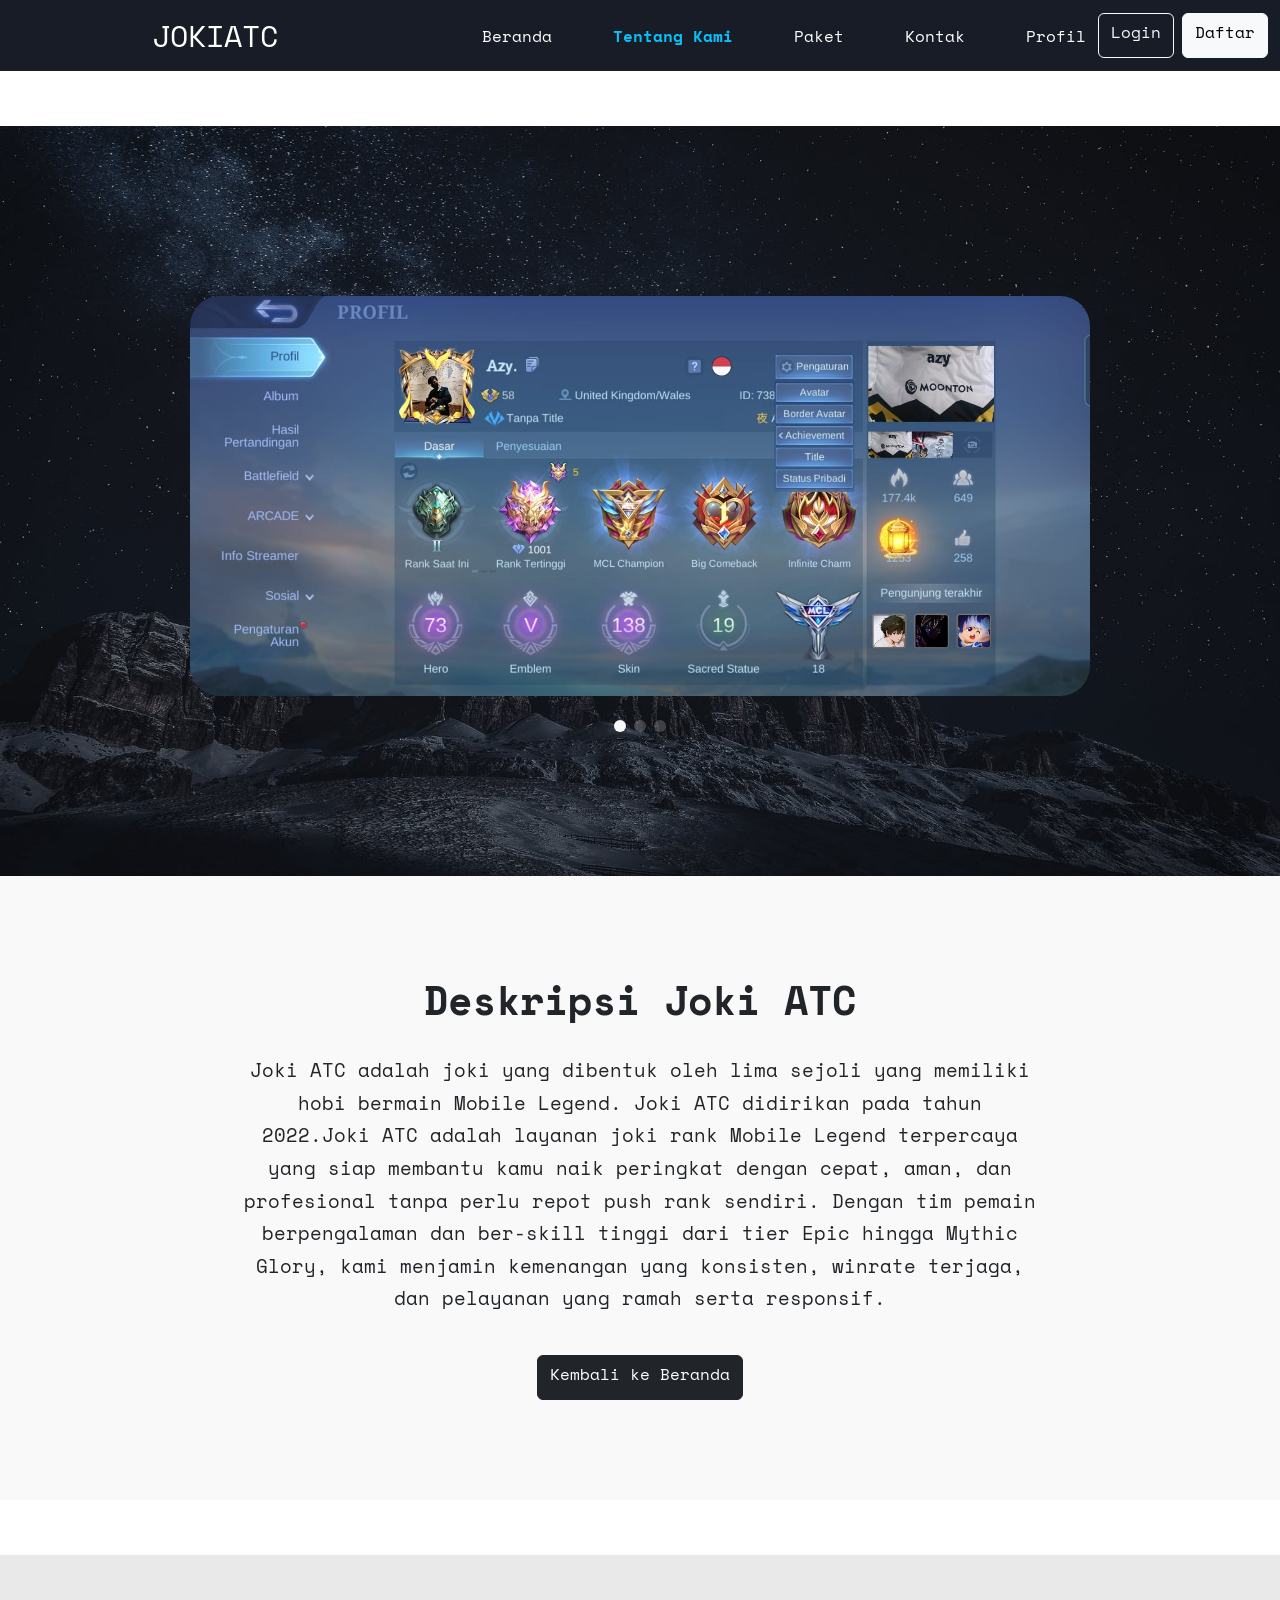
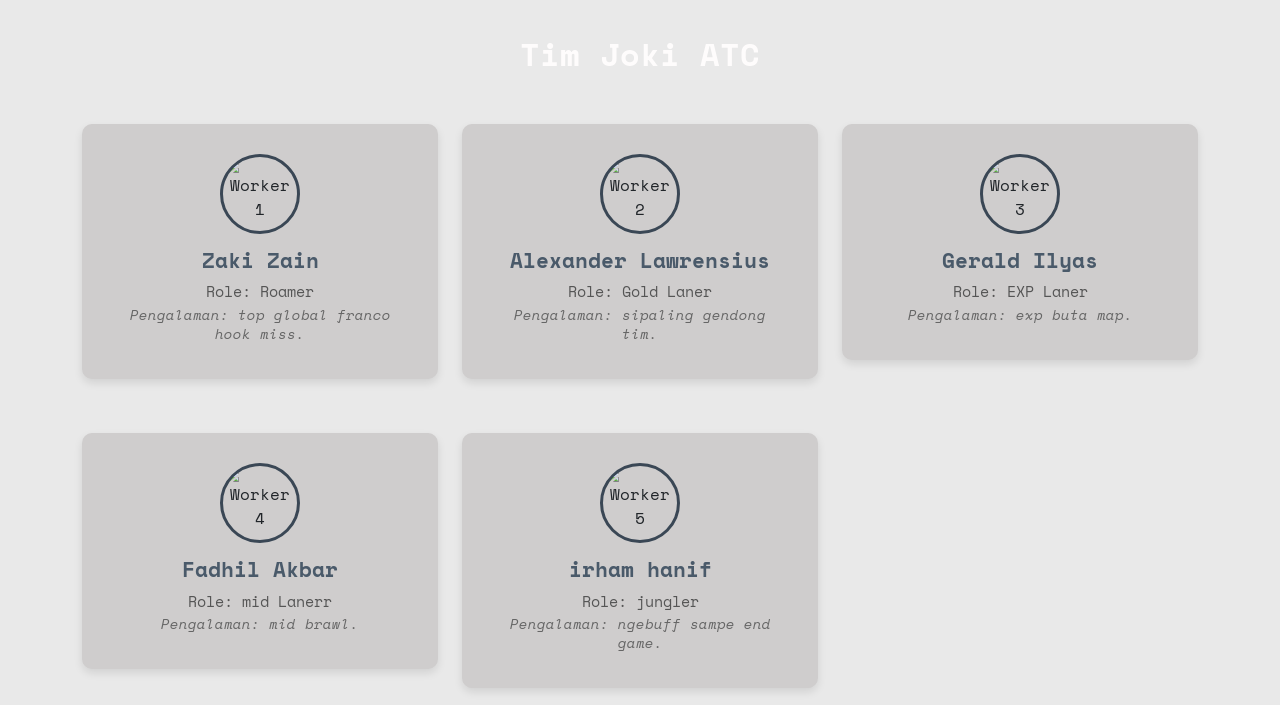
==== commit 04f3114e: "first commit" ====
--- a/about.html
+++ b/about.html
@@ -243,10 +243,10 @@
                         <a class="nav-link" href="paket.html">Paket</a>
                     </li>
                     <li class="nav-item">
-                        <a class="nav-link" href="index.html#contact">kontak</a>
-                    </li>
-                    <li class="nav-item">
-                        <a class="nav-link" href="profil.html#profil">profil</a>
+                        <a class="nav-link" href="index.html#contact">Kontak</a>
+                    </li>
+                    <li class="nav-item">
+                        <a class="nav-link" href="profil.php#profil">Profil</a>
                     </li>
                 </ul>
                 <div class="d-flex">
